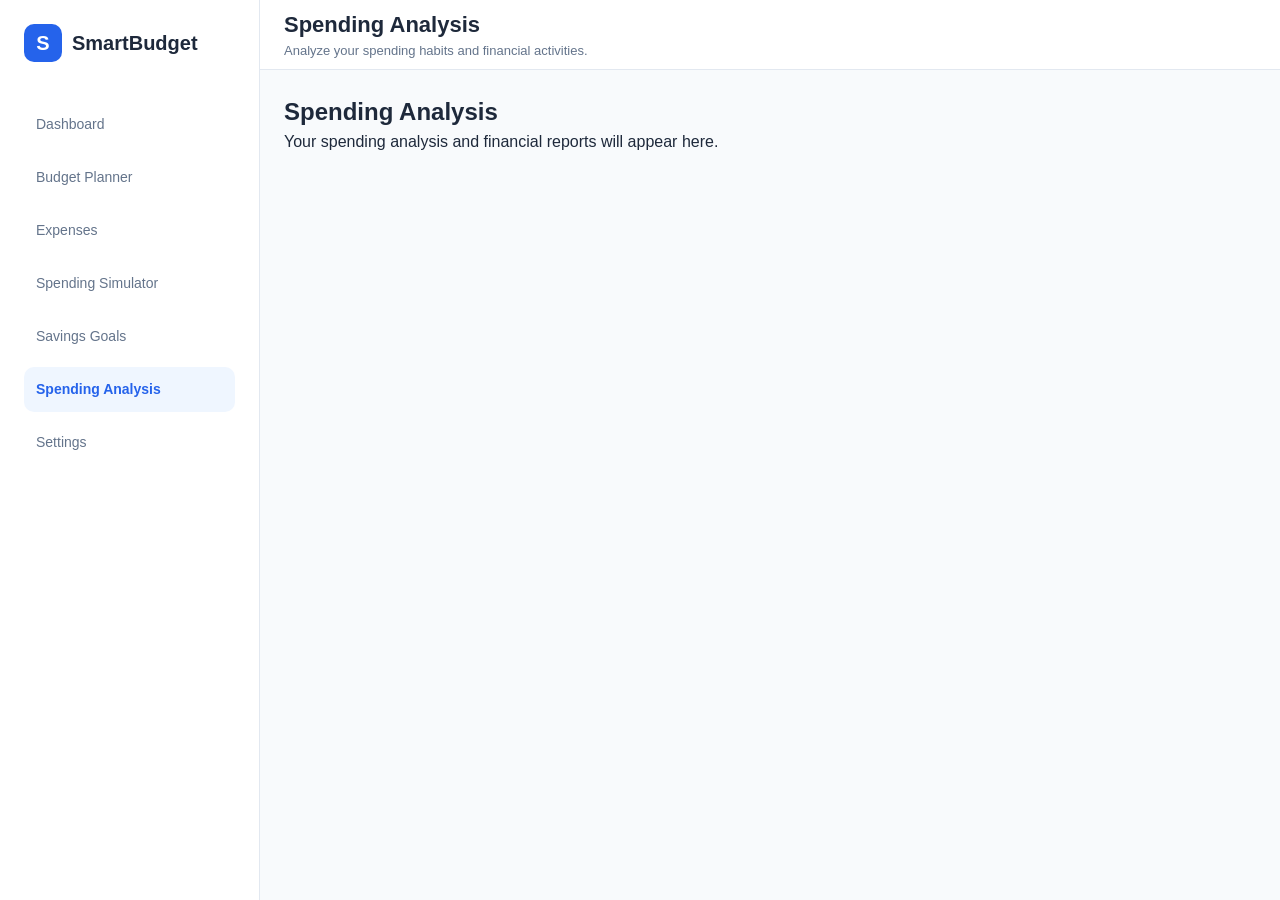
==== pages/analysis.html @ 8d2cf7b5 "feat: add HTML templates for application pages" ====
<!DOCTYPE html>
<html lang="en">
<head>
    <meta charset="UTF-8">
    <meta name="viewport" content="width=device-width, initial-scale=1.0">

    <title>SmartBudget | Spending Analysis</title>

    <link rel="stylesheet" href="../css/reset.css">
    <link rel="stylesheet" href="../css/variables.css">
    <link rel="stylesheet" href="../css/layout.css">
    <link rel="stylesheet" href="../css/components.css">
    <link rel="stylesheet" href="../css/pages.css">
    <link rel="stylesheet" href="../css/responsive.css">
</head>

<body>

    <div class="app-container">

        <aside class="sidebar">

            <div class="sidebar-brand">
                <div class="brand-icon">S</div>
                <h2>SmartBudget</h2>
            </div>

            <nav class="sidebar-nav">
                <a href="../index.html" class="nav-link">Dashboard</a>
                <a href="budget.html" class="nav-link">Budget Planner</a>
                <a href="expenses.html" class="nav-link">Expenses</a>
                <a href="simulator.html" class="nav-link">Spending Simulator</a>
                <a href="savings.html" class="nav-link">Savings Goals</a>
                <a href="analysis.html" class="nav-link active">Spending Analysis</a>
                <a href="settings.html" class="nav-link">Settings</a>
            </nav>

        </aside>

        <div class="main-wrapper">

            <header class="header">
                <div class="header-title">
                    <h1>Spending Analysis</h1>
                    <p>Analyze your spending habits and financial activities.</p>
                </div>
            </header>

            <main class="main-content">
                <h2>Spending Analysis</h2>
                <p>Your spending analysis and financial reports will appear here.</p>
            </main>

        </div>

    </div>

</body>
</html>
---- css/variables.css ----
:root {
    /* Primary Colors */
    --primary-color: #2563eb;
    --primary-hover: #1d4ed8;

    /* Background Colors */
    --background-color: #f8fafc;
    --surface-color: #ffffff;

    /* Text Colors */
    --text-primary: #1e293b;
    --text-secondary: #64748b;

    /* Status Colors */
    --success-color: #16a34a;
    --danger-color: #dc2626;
    --warning-color: #f59e0b;

    /* Borders */
    --border-color: #e2e8f0;

    /* Spacing */
    --spacing-sm: 8px;
    --spacing-md: 16px;
    --spacing-lg: 24px;

    /* Border Radius */
    --radius-sm: 6px;
    --radius-md: 10px;
    --radius-lg: 16px;

    /* Typography */
    --font-family: Arial, sans-serif;
}
---- css/layout.css ----
/* Main application layout */

.app-container {
    display: grid;
    grid-template-columns: 260px 1fr;
    min-height: 100vh;
}

/* Main content wrapper */

.main-wrapper {
    min-width: 0;
    display: flex;
    flex-direction: column;
}

/* Header */

.header {
    height: 70px;
    background-color: var(--surface-color);
    border-bottom: 1px solid var(--border-color);
}

/* Main content */

.main-content {
    flex: 1;
    padding: var(--spacing-lg);
}
---- css/components.css ----
/* Sidebar */

.sidebar {
    background-color: var(--surface-color);
    border-right: 1px solid var(--border-color);
    padding: var(--spacing-lg);
    min-height: 100vh;
}

/* Header */

.header {
    display: flex;
    align-items: center;
    justify-content: space-between;
    padding: 0 var(--spacing-lg);
}

/* Main content */

.main-content {
    background-color: var(--background-color);
}

/* Sidebar branding */

.sidebar-brand {
    display: flex;
    align-items: center;
    gap: 10px;
    margin-bottom: 40px;
}

.brand-icon {
    width: 38px;
    height: 38px;
    background-color: var(--primary-color);
    color: white;
    display: flex;
    align-items: center;
    justify-content: center;
    border-radius: var(--radius-md);
    font-weight: bold;
    font-size: 20px;
}

.sidebar-brand h2 {
    font-size: 20px;
    color: var(--text-primary);
}

/* Navigation */

.sidebar-nav {
    display: flex;
    flex-direction: column;
    gap: 8px;
}

.nav-link {
    padding: 12px;
    border-radius: var(--radius-md);
    color: var(--text-secondary);
    font-size: 14px;
    transition: 0.2s;
}

.nav-link:hover {
    background-color: var(--background-color);
    color: var(--primary-color);
}

.nav-link.active {
    background-color: #eff6ff;
    color: var(--primary-color);
    font-weight: bold;
}

/* Header title */

.header-title h1 {
    font-size: 22px;
    color: var(--text-primary);
}

.header-title p {
    font-size: 13px;
    color: var(--text-secondary);
}

/* Header profile */

.header-profile {
    display: flex;
    align-items: center;
    gap: 12px;
}

.profile-avatar {
    width: 40px;
    height: 40px;
    background-color: #dbeafe;
    color: var(--primary-color);
    border-radius: 50%;
    display: flex;
    align-items: center;
    justify-content: center;
    font-weight: bold;
}

.profile-info h4 {
    font-size: 13px;
    color: var(--text-primary);
}

.profile-info span {
    font-size: 12px;
    color: var(--text-secondary);
}
---- css/pages.css ----
/* Dashboard overview */

.dashboard-overview {
    display: flex;
    flex-direction: column;
    gap: 24px;
}

.welcome-section h2 {
    font-size: 24px;
    margin-bottom: 6px;
}

.welcome-section p {
    color: var(--text-secondary);
    font-size: 14px;
}

/* Summary cards */

.summary-cards {
    display: grid;
    grid-template-columns: repeat(4, 1fr);
    gap: 20px;
}

.summary-card {
    background-color: var(--surface-color);
    padding: 20px;
    border: 1px solid var(--border-color);
    border-radius: var(--radius-lg);
}

.summary-card p {
    color: var(--text-secondary);
    font-size: 13px;
}

.summary-card h2 {
    font-size: 22px;
    margin: 12px 0;
    color: var(--text-primary);
}

.summary-card span {
    font-size: 12px;
    color: var(--text-secondary);
}
---- css/responsive.css ----
/* Tablet screens */

@media (max-width: 1024px) {

    .summary-cards {
        grid-template-columns: repeat(2, 1fr);
    }

}

/* Mobile screens */

@media (max-width: 768px) {

    .app-container {
        grid-template-columns: 1fr;
    }

    .sidebar {
        min-height: auto;
        border-right: none;
        border-bottom: 1px solid var(--border-color);
    }

    .sidebar-nav {
        flex-direction: row;
        flex-wrap: wrap;
    }

    .header {
        min-height: 70px;
        height: auto;
        padding: 15px;
        gap: 12px;
        flex-wrap: wrap;
    }

    .main-content {
        padding: 16px;
    }

    .summary-cards {
        grid-template-columns: 1fr;
    }

}

/* Small mobile screens */

@media (max-width: 480px) {

    .header-profile {
        display: none;
    }

    .summary-card h2 {
        font-size: 19px;
    }

}
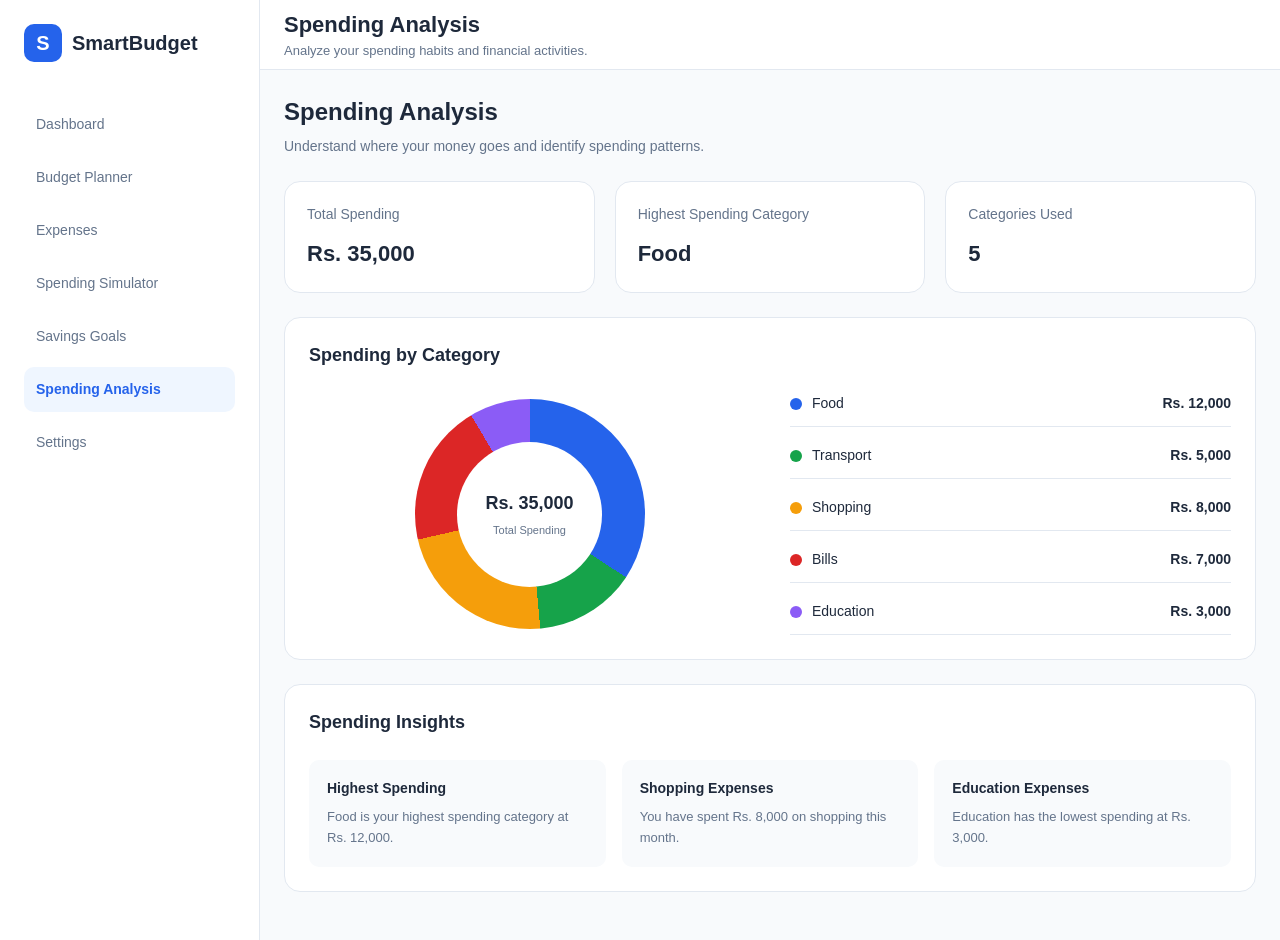
==== commit 7fdafda1: "feat: complete all application page layouts and responsive styling" ====
--- a/pages/analysis.html
+++ b/pages/analysis.html
@@ -1,5 +1,6 @@
 <!DOCTYPE html>
 <html lang="en">
+
 <head>
     <meta charset="UTF-8">
     <meta name="viewport" content="width=device-width, initial-scale=1.0">
@@ -47,8 +48,116 @@
             </header>
 
             <main class="main-content">
-                <h2>Spending Analysis</h2>
-                <p>Your spending analysis and financial reports will appear here.</p>
+                <!-- Page Introduction -->
+                <section class="page-intro">
+                    <h2>Spending Analysis</h2>
+                    <p>Understand where your money goes and identify spending patterns.</p>
+                </section>
+
+                <!-- Analysis Summary -->
+                <section class="analysis-summary">
+                    <div class="analysis-card">
+                        <p>Total Spending</p>
+                        <h3>Rs. 35,000</h3>
+                    </div>
+
+                    <div class="analysis-card">
+                        <p>Highest Spending Category</p>
+                        <h3>Food</h3>
+                    </div>
+
+                    <div class="analysis-card">
+                        <p>Categories Used</p>
+                        <h3>5</h3>
+                    </div>
+                </section>
+
+                <!-- Category Breakdown -->
+                <section class="category-breakdown-section">
+                    <h3>Spending by Category</h3>
+
+                    <div class="analysis-content">
+
+                        <!-- Donut Chart Placeholder -->
+                        <div class="donut-chart-container">
+                            <div class="donut-chart">
+                                <div class="donut-center">
+                                    <strong>Rs. 35,000</strong>
+                                    <span>Total Spending</span>
+                                </div>
+                            </div>
+                        </div>
+
+                        <!-- Category Details -->
+                        <div class="category-details">
+
+                            <div class="analysis-category">
+                                <div class="category-label">
+                                    <span class="category-dot food-dot"></span>
+                                    <span>Food</span>
+                                </div>
+                                <strong>Rs. 12,000</strong>
+                            </div>
+
+                            <div class="analysis-category">
+                                <div class="category-label">
+                                    <span class="category-dot transport-dot"></span>
+                                    <span>Transport</span>
+                                </div>
+                                <strong>Rs. 5,000</strong>
+                            </div>
+
+                            <div class="analysis-category">
+                                <div class="category-label">
+                                    <span class="category-dot shopping-dot"></span>
+                                    <span>Shopping</span>
+                                </div>
+                                <strong>Rs. 8,000</strong>
+                            </div>
+
+                            <div class="analysis-category">
+                                <div class="category-label">
+                                    <span class="category-dot bills-dot"></span>
+                                    <span>Bills</span>
+                                </div>
+                                <strong>Rs. 7,000</strong>
+                            </div>
+
+                            <div class="analysis-category">
+                                <div class="category-label">
+                                    <span class="category-dot education-dot"></span>
+                                    <span>Education</span>
+                                </div>
+                                <strong>Rs. 3,000</strong>
+                            </div>
+
+                        </div>
+                    </div>
+                </section>
+
+                <!-- Spending Insights -->
+                <section class="spending-insights-section">
+                    <h3>Spending Insights</h3>
+
+                    <div class="insight-list">
+
+                        <div class="insight-item">
+                            <h4>Highest Spending</h4>
+                            <p>Food is your highest spending category at Rs. 12,000.</p>
+                        </div>
+
+                        <div class="insight-item">
+                            <h4>Shopping Expenses</h4>
+                            <p>You have spent Rs. 8,000 on shopping this month.</p>
+                        </div>
+
+                        <div class="insight-item">
+                            <h4>Education Expenses</h4>
+                            <p>Education has the lowest spending at Rs. 3,000.</p>
+                        </div>
+
+                    </div>
+                </section>
             </main>
 
         </div>
@@ -56,4 +165,5 @@
     </div>
 
 </body>
+
 </html>
--- a/css/pages.css
+++ b/css/pages.css
@@ -45,4 +45,757 @@
 .summary-card span {
     font-size: 12px;
     color: var(--text-secondary);
+}
+
+/* Budget Planner Introduction */
+
+.page-intro {
+    margin-bottom: 24px;
+}
+
+.page-intro h2 {
+    font-size: 24px;
+    margin-bottom: 6px;
+}
+
+.page-intro p {
+    color: var(--text-secondary);
+    font-size: 14px;
+}
+
+/* Budget Summary Cards */
+
+.budget-summary {
+    display: grid;
+    grid-template-columns: repeat(3, 1fr);
+    gap: 20px;
+    margin-bottom: 24px;
+}
+
+.budget-card {
+    background-color: var(--surface-color);
+    padding: 22px;
+    border: 1px solid var(--border-color);
+    border-radius: var(--radius-lg);
+}
+
+.budget-card p {
+    color: var(--text-secondary);
+    font-size: 14px;
+}
+
+.budget-card h3 {
+    font-size: 23px;
+    margin-top: 12px;
+    color: var(--text-primary);
+}
+
+/* Budget Form */
+
+.budget-form-section,
+.budget-categories {
+    background-color: var(--surface-color);
+    padding: 24px;
+    border: 1px solid var(--border-color);
+    border-radius: var(--radius-lg);
+    margin-bottom: 24px;
+}
+
+.budget-form-section h3,
+.budget-categories h3 {
+    font-size: 18px;
+    margin-bottom: 20px;
+}
+
+.budget-form {
+    display: flex;
+    align-items: end;
+    gap: 16px;
+    flex-wrap: wrap;
+}
+
+.form-group {
+    display: flex;
+    flex-direction: column;
+    gap: 8px;
+    flex: 1;
+}
+
+.form-group label {
+    font-size: 14px;
+    font-weight: 600;
+}
+
+.form-group input {
+    padding: 12px;
+    border: 1px solid var(--border-color);
+    border-radius: var(--radius-md);
+    outline: none;
+    min-width: 0;
+}
+
+.form-group input:focus {
+    border-color: var(--primary-color);
+}
+
+.primary-btn {
+    background-color: var(--primary-color);
+    color: white;
+    border: none;
+    padding: 12px 20px;
+    border-radius: var(--radius-md);
+    cursor: pointer;
+}
+
+.primary-btn:hover {
+    background-color: var(--primary-hover);
+}
+
+/* Category List */
+
+.category-list {
+    display: flex;
+    flex-direction: column;
+}
+
+.category-item {
+    display: flex;
+    justify-content: space-between;
+    align-items: center;
+    padding: 16px 0;
+    border-bottom: 1px solid var(--border-color);
+}
+
+.category-item:last-child {
+    border-bottom: none;
+}
+
+.category-item h4 {
+    font-size: 15px;
+    margin-bottom: 4px;
+}
+
+.category-item p {
+    color: var(--text-secondary);
+    font-size: 12px;
+}
+
+.category-item strong {
+    color: var(--text-primary);
+    font-size: 14px;
+}
+
+/* Expense Summary */
+
+.expense-summary {
+    display: grid;
+    grid-template-columns: repeat(3, 1fr);
+    gap: 20px;
+    margin-bottom: 24px;
+}
+
+.expense-card {
+    background-color: var(--surface-color);
+    padding: 22px;
+    border: 1px solid var(--border-color);
+    border-radius: var(--radius-lg);
+}
+
+.expense-card p {
+    color: var(--text-secondary);
+    font-size: 14px;
+}
+
+.expense-card h3 {
+    font-size: 23px;
+    margin-top: 12px;
+    color: var(--text-primary);
+}
+
+/* Expense Form */
+
+.expense-form-section,
+.expense-list-section {
+    background-color: var(--surface-color);
+    padding: 24px;
+    border: 1px solid var(--border-color);
+    border-radius: var(--radius-lg);
+    margin-bottom: 24px;
+}
+
+.expense-form-section h3,
+.expense-list-section h3 {
+    font-size: 18px;
+    margin-bottom: 20px;
+}
+
+.expense-form {
+    display: grid;
+    grid-template-columns: repeat(2, 1fr);
+    gap: 18px;
+}
+
+.expense-form .primary-btn {
+    width: fit-content;
+}
+
+/* Form Select */
+
+.form-group select {
+    padding: 12px;
+    border: 1px solid var(--border-color);
+    border-radius: var(--radius-md);
+    background-color: white;
+    outline: none;
+}
+
+.form-group select:focus {
+    border-color: var(--primary-color);
+}
+
+/* Expense List Header */
+
+.expense-list-header {
+    display: flex;
+    justify-content: space-between;
+    align-items: center;
+    gap: 16px;
+    flex-wrap: wrap;
+}
+
+.expense-filters {
+    display: flex;
+    gap: 10px;
+}
+
+.expense-filters input,
+.expense-filters select {
+    padding: 10px 12px;
+    border: 1px solid var(--border-color);
+    border-radius: var(--radius-md);
+    min-width: 150px;
+}
+
+/* Expense Table */
+
+.expense-table-wrapper {
+    width: 100%;
+    overflow-x: auto;
+}
+
+.expense-table {
+    width: 100%;
+    border-collapse: collapse;
+    text-align: left;
+}
+
+.expense-table th,
+.expense-table td {
+    padding: 16px 12px;
+    border-bottom: 1px solid var(--border-color);
+    font-size: 14px;
+    white-space: nowrap;
+}
+
+.expense-table th {
+    color: var(--text-secondary);
+    font-weight: 600;
+    background-color: var(--background-color);
+}
+
+.expense-table td:last-child {
+    font-weight: 600;
+}
+
+/* Simulator Summary */
+
+.simulator-summary {
+    display: grid;
+    grid-template-columns: repeat(3, 1fr);
+    gap: 20px;
+    margin-bottom: 24px;
+}
+
+.simulator-card,
+.comparison-card {
+    background-color: var(--surface-color);
+    padding: 22px;
+    border: 1px solid var(--border-color);
+    border-radius: var(--radius-lg);
+}
+
+.simulator-card p,
+.comparison-card p {
+    color: var(--text-secondary);
+    font-size: 14px;
+}
+
+.simulator-card h3,
+.comparison-card h3 {
+    font-size: 22px;
+    margin-top: 12px;
+    color: var(--text-primary);
+}
+
+/* Simulator Form */
+
+.simulator-form-section,
+.simulation-results {
+    background-color: var(--surface-color);
+    padding: 24px;
+    border: 1px solid var(--border-color);
+    border-radius: var(--radius-lg);
+    margin-bottom: 24px;
+}
+
+.simulator-form-section h3,
+.simulation-results h3 {
+    font-size: 18px;
+    margin-bottom: 10px;
+}
+
+.section-description {
+    color: var(--text-secondary);
+    font-size: 13px;
+    margin-bottom: 20px;
+}
+
+.simulator-form {
+    display: grid;
+    grid-template-columns: repeat(2, 1fr);
+    gap: 18px;
+}
+
+.simulator-form .primary-btn {
+    width: fit-content;
+}
+
+/* Simulation Results */
+
+.simulation-comparison {
+    display: grid;
+    grid-template-columns: repeat(3, 1fr);
+    gap: 16px;
+    margin-top: 20px;
+}
+
+.simulation-note {
+    background-color: var(--background-color);
+    color: var(--text-secondary);
+    padding: 14px;
+    border-radius: var(--radius-md);
+    font-size: 13px;
+    margin-top: 20px;
+}
+
+.simulation-actions {
+    display: flex;
+    gap: 12px;
+    margin-top: 20px;
+    flex-wrap: wrap;
+}
+
+.secondary-btn {
+    background-color: var(--surface-color);
+    color: var(--text-primary);
+    border: 1px solid var(--border-color);
+    padding: 12px 20px;
+    border-radius: var(--radius-md);
+    cursor: pointer;
+}
+
+.secondary-btn:hover {
+    background-color: var(--background-color);
+}
+
+/* Savings Summary */
+
+.savings-summary {
+    display: grid;
+    grid-template-columns: repeat(3, 1fr);
+    gap: 20px;
+    margin-bottom: 24px;
+}
+
+.savings-card {
+    background-color: var(--surface-color);
+    padding: 22px;
+    border: 1px solid var(--border-color);
+    border-radius: var(--radius-lg);
+}
+
+.savings-card p {
+    color: var(--text-secondary);
+    font-size: 14px;
+}
+
+.savings-card h3 {
+    font-size: 23px;
+    margin-top: 12px;
+    color: var(--text-primary);
+}
+
+/* Savings Goal Form */
+
+.savings-form-section,
+.active-goals-section {
+    background-color: var(--surface-color);
+    padding: 24px;
+    border: 1px solid var(--border-color);
+    border-radius: var(--radius-lg);
+    margin-bottom: 24px;
+}
+
+.savings-form-section h3,
+.active-goals-section h3 {
+    font-size: 18px;
+    margin-bottom: 20px;
+}
+
+.savings-form {
+    display: grid;
+    grid-template-columns: repeat(2, 1fr);
+    gap: 18px;
+}
+
+.savings-form .primary-btn {
+    width: fit-content;
+}
+
+/* Active Goals */
+
+.goal-list {
+    display: flex;
+    flex-direction: column;
+    gap: 24px;
+}
+
+.goal-item {
+    padding-bottom: 20px;
+    border-bottom: 1px solid var(--border-color);
+}
+
+.goal-item:last-child {
+    border-bottom: none;
+    padding-bottom: 0;
+}
+
+.goal-info {
+    display: flex;
+    justify-content: space-between;
+    align-items: center;
+    margin-bottom: 12px;
+}
+
+.goal-info h4 {
+    font-size: 15px;
+    margin-bottom: 4px;
+}
+
+.goal-info p {
+    font-size: 13px;
+    color: var(--text-secondary);
+}
+
+.goal-info strong {
+    color: var(--primary-color);
+    font-size: 15px;
+}
+
+/* Progress Bar */
+
+.progress-track {
+    width: 100%;
+    height: 10px;
+    background-color: var(--border-color);
+    border-radius: 20px;
+    overflow: hidden;
+}
+
+.progress-fill {
+    height: 100%;
+    background-color: var(--success-color);
+    border-radius: 20px;
+}
+
+.goal-amount {
+    display: flex;
+    justify-content: space-between;
+    gap: 12px;
+    margin-top: 10px;
+    font-size: 12px;
+    color: var(--text-secondary);
+}
+
+/* Analysis Summary */
+
+.analysis-summary {
+    display: grid;
+    grid-template-columns: repeat(3, 1fr);
+    gap: 20px;
+    margin-bottom: 24px;
+}
+
+.analysis-card {
+    background-color: var(--surface-color);
+    padding: 22px;
+    border: 1px solid var(--border-color);
+    border-radius: var(--radius-lg);
+}
+
+.analysis-card p {
+    color: var(--text-secondary);
+    font-size: 14px;
+}
+
+.analysis-card h3 {
+    font-size: 22px;
+    margin-top: 12px;
+    color: var(--text-primary);
+}
+
+/* Category Breakdown */
+
+.category-breakdown-section,
+.spending-insights-section {
+    background-color: var(--surface-color);
+    padding: 24px;
+    border: 1px solid var(--border-color);
+    border-radius: var(--radius-lg);
+    margin-bottom: 24px;
+}
+
+.category-breakdown-section h3,
+.spending-insights-section h3 {
+    font-size: 18px;
+    margin-bottom: 24px;
+}
+
+.analysis-content {
+    display: grid;
+    grid-template-columns: 1fr 1fr;
+    align-items: center;
+    gap: 40px;
+}
+
+/* Donut Chart */
+
+.donut-chart-container {
+    display: flex;
+    justify-content: center;
+    align-items: center;
+}
+
+.donut-chart {
+    width: 230px;
+    height: 230px;
+    border-radius: 50%;
+    background: conic-gradient(
+        #2563eb 0% 34.29%,
+        #16a34a 34.29% 48.58%,
+        #f59e0b 48.58% 71.43%,
+        #dc2626 71.43% 91.43%,
+        #8b5cf6 91.43% 100%
+    );
+    display: flex;
+    justify-content: center;
+    align-items: center;
+}
+
+.donut-center {
+    width: 145px;
+    height: 145px;
+    background-color: var(--surface-color);
+    border-radius: 50%;
+    display: flex;
+    flex-direction: column;
+    justify-content: center;
+    align-items: center;
+    gap: 5px;
+}
+
+.donut-center strong {
+    font-size: 18px;
+    color: var(--text-primary);
+}
+
+.donut-center span {
+    font-size: 11px;
+    color: var(--text-secondary);
+}
+
+/* Category Details */
+
+.category-details {
+    display: flex;
+    flex-direction: column;
+    gap: 18px;
+}
+
+.analysis-category {
+    display: flex;
+    justify-content: space-between;
+    align-items: center;
+    gap: 12px;
+    padding-bottom: 12px;
+    border-bottom: 1px solid var(--border-color);
+}
+
+.category-label {
+    display: flex;
+    align-items: center;
+    gap: 10px;
+    font-size: 14px;
+}
+
+.analysis-category strong {
+    font-size: 14px;
+}
+
+.category-dot {
+    width: 12px;
+    height: 12px;
+    border-radius: 50%;
+}
+
+.food-dot { background-color: #2563eb; }
+.transport-dot { background-color: #16a34a; }
+.shopping-dot { background-color: #f59e0b; }
+.bills-dot { background-color: #dc2626; }
+.education-dot { background-color: #8b5cf6; }
+
+/* Spending Insights */
+
+.insight-list {
+    display: grid;
+    grid-template-columns: repeat(3, 1fr);
+    gap: 16px;
+}
+
+.insight-item {
+    background-color: var(--background-color);
+    padding: 18px;
+    border-radius: var(--radius-md);
+}
+
+.insight-item h4 {
+    font-size: 14px;
+    margin-bottom: 8px;
+}
+
+.insight-item p {
+    color: var(--text-secondary);
+    font-size: 13px;
+    line-height: 1.6;
+}
+
+/* Settings Sections */
+
+.settings-section {
+    background-color: var(--surface-color);
+    padding: 24px;
+    border: 1px solid var(--border-color);
+    border-radius: var(--radius-lg);
+    margin-bottom: 24px;
+}
+
+.settings-section h3 {
+    font-size: 18px;
+    margin-bottom: 20px;
+}
+
+.settings-form {
+    display: grid;
+    grid-template-columns: repeat(2, 1fr);
+    gap: 18px;
+}
+
+.settings-form .primary-btn {
+    width: fit-content;
+}
+
+.settings-section > .form-group {
+    max-width: 400px;
+}
+
+.settings-section .form-group select {
+    width: 100%;
+}
+
+.settings-description {
+    color: var(--text-secondary);
+    font-size: 13px;
+    margin-bottom: 20px;
+}
+
+/* Settings Actions */
+
+.settings-actions {
+    display: flex;
+    flex-direction: column;
+}
+
+.settings-action-item {
+    display: flex;
+    justify-content: space-between;
+    align-items: center;
+    gap: 16px;
+    padding: 18px 0;
+    border-bottom: 1px solid var(--border-color);
+}
+
+.settings-action-item:last-child {
+    border-bottom: none;
+}
+
+.settings-action-item h4 {
+    font-size: 14px;
+    margin-bottom: 5px;
+}
+
+.settings-action-item p {
+    color: var(--text-secondary);
+    font-size: 13px;
+}
+
+.danger-btn {
+    background-color: white;
+    color: var(--danger-color);
+    border: 1px solid var(--danger-color);
+    padding: 12px 20px;
+    border-radius: var(--radius-md);
+    cursor: pointer;
+}
+
+.danger-btn:hover {
+    background-color: #fef2f2;
+}
+
+/* Application Information */
+
+.app-information {
+    display: flex;
+    flex-direction: column;
+}
+
+.app-information div {
+    display: flex;
+    justify-content: space-between;
+    gap: 16px;
+    padding: 14px 0;
+    border-bottom: 1px solid var(--border-color);
+}
+
+.app-information div:last-child {
+    border-bottom: none;
+}
+
+.app-information span {
+    color: var(--text-secondary);
+    font-size: 14px;
+}
+
+.app-information strong {
+    font-size: 14px;
+    text-align: right;
 }
--- a/css/responsive.css
+++ b/css/responsive.css
@@ -57,4 +57,182 @@
         font-size: 19px;
     }
 
+}
+
+@media (max-width: 768px) {
+
+    .budget-summary {
+        grid-template-columns: 1fr;
+    }
+
+    .budget-form {
+        flex-direction: column;
+        align-items: stretch;
+    }
+
+    .form-group {
+        width: 100%;
+    }
+
+    .primary-btn {
+        width: 100%;
+    }
+
+    .budget-form-section,
+    .budget-categories {
+        padding: 18px;
+    }
+
+}
+
+@media (max-width: 768px) {
+
+    .expense-summary {
+        grid-template-columns: 1fr;
+    }
+
+    .expense-form {
+        grid-template-columns: 1fr;
+    }
+
+    .expense-form .primary-btn {
+        width: 100%;
+    }
+
+    .expense-form-section,
+    .expense-list-section {
+        padding: 18px;
+    }
+
+    .expense-filters {
+        width: 100%;
+        flex-direction: column;
+    }
+
+    .expense-filters input,
+    .expense-filters select {
+        width: 100%;
+    }
+
+}
+
+@media (max-width: 768px) {
+
+    .simulator-summary {
+        grid-template-columns: 1fr;
+    }
+
+    .simulator-form {
+        grid-template-columns: 1fr;
+    }
+
+    .simulator-form .primary-btn {
+        width: 100%;
+    }
+
+    .simulation-comparison {
+        grid-template-columns: 1fr;
+    }
+
+    .simulator-form-section,
+    .simulation-results {
+        padding: 18px;
+    }
+
+    .simulation-actions button {
+        width: 100%;
+    }
+
+}
+
+@media (max-width: 768px) {
+
+    .savings-summary {
+        grid-template-columns: 1fr;
+    }
+
+    .savings-form {
+        grid-template-columns: 1fr;
+    }
+
+    .savings-form .primary-btn {
+        width: 100%;
+    }
+
+    .savings-form-section,
+    .active-goals-section {
+        padding: 18px;
+    }
+
+    .goal-amount {
+        flex-direction: column;
+        gap: 5px;
+    }
+
+}
+
+@media (max-width: 768px) {
+
+    .analysis-summary {
+        grid-template-columns: 1fr;
+    }
+
+    .analysis-content {
+        grid-template-columns: 1fr;
+        gap: 28px;
+    }
+
+    .donut-chart {
+        width: 200px;
+        height: 200px;
+    }
+
+    .donut-center {
+        width: 125px;
+        height: 125px;
+    }
+
+    .insight-list {
+        grid-template-columns: 1fr;
+    }
+
+    .category-breakdown-section,
+    .spending-insights-section {
+        padding: 18px;
+    }
+
+}
+
+@media (max-width: 768px) {
+
+    .settings-section {
+        padding: 18px;
+    }
+
+    .settings-form {
+        grid-template-columns: 1fr;
+    }
+
+    .settings-form .primary-btn {
+        width: 100%;
+    }
+
+    .settings-action-item {
+        align-items: flex-start;
+        flex-direction: column;
+    }
+
+    .settings-action-item button {
+        width: 100%;
+    }
+
+    .app-information div {
+        flex-direction: column;
+        gap: 5px;
+    }
+
+    .app-information strong {
+        text-align: left;
+    }
+
 }
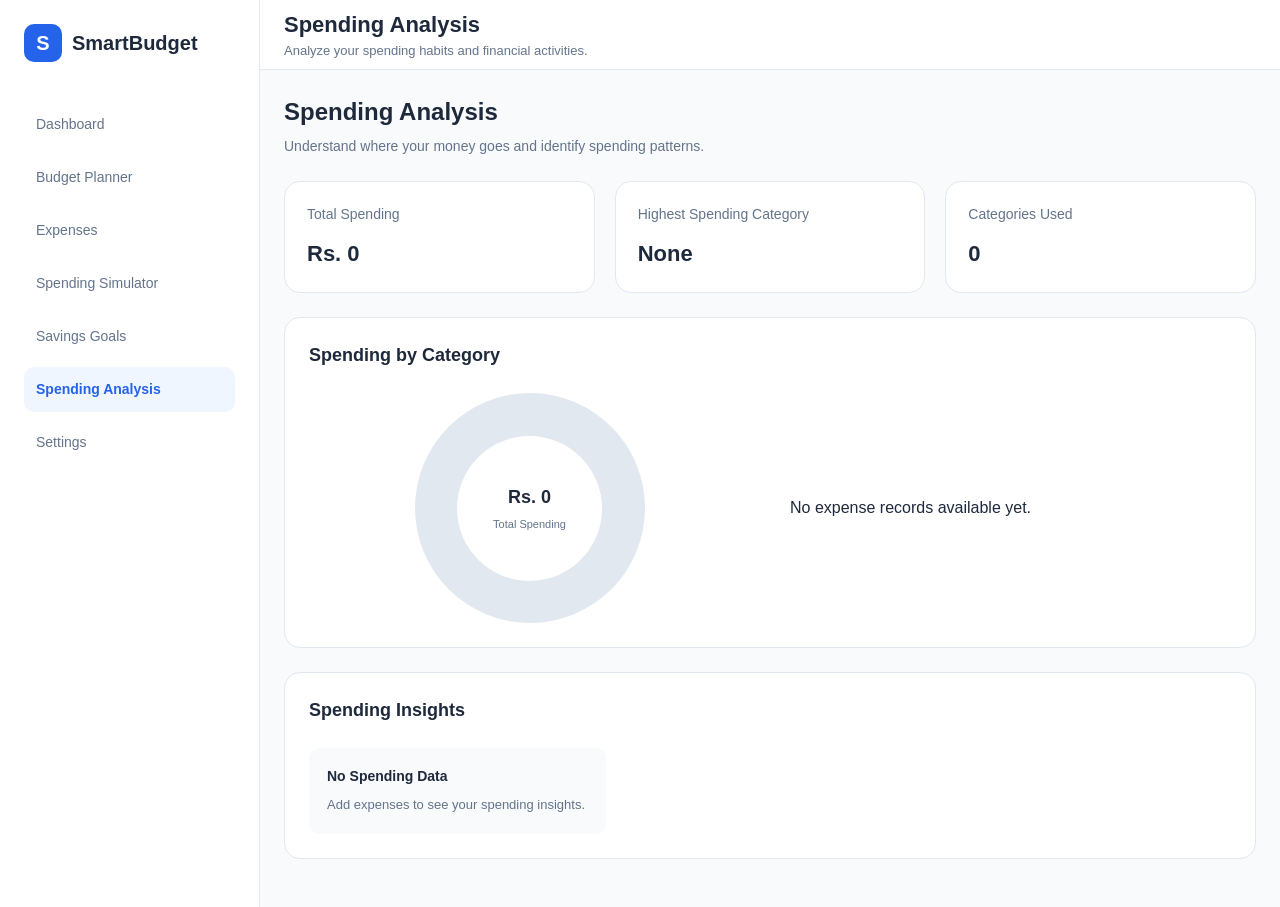
==== commit 4970e712: "Complete Week 2 functional implementation" ====
--- a/pages/analysis.html
+++ b/pages/analysis.html
@@ -48,7 +48,7 @@
             </header>
 
             <main class="main-content">
-                <!-- Page Introduction -->
+
                 <section class="page-intro">
                     <h2>Spending Analysis</h2>
                     <p>Understand where your money goes and identify spending patterns.</p>
@@ -56,114 +56,67 @@
 
                 <!-- Analysis Summary -->
                 <section class="analysis-summary">
+
                     <div class="analysis-card">
                         <p>Total Spending</p>
-                        <h3>Rs. 35,000</h3>
+                        <h3 id="totalSpending">Rs. 0</h3>
                     </div>
 
                     <div class="analysis-card">
                         <p>Highest Spending Category</p>
-                        <h3>Food</h3>
+                        <h3 id="highestCategory">None</h3>
                     </div>
 
                     <div class="analysis-card">
                         <p>Categories Used</p>
-                        <h3>5</h3>
+                        <h3 id="categoriesUsed">0</h3>
                     </div>
+
                 </section>
 
                 <!-- Category Breakdown -->
                 <section class="category-breakdown-section">
+
                     <h3>Spending by Category</h3>
 
                     <div class="analysis-content">
 
-                        <!-- Donut Chart Placeholder -->
                         <div class="donut-chart-container">
-                            <div class="donut-chart">
+                            <div class="donut-chart" id="donutChart">
                                 <div class="donut-center">
-                                    <strong>Rs. 35,000</strong>
+                                    <strong id="chartTotal">Rs. 0</strong>
                                     <span>Total Spending</span>
                                 </div>
                             </div>
                         </div>
 
-                        <!-- Category Details -->
-                        <div class="category-details">
+                        <div class="category-details" id="categoryDetails">
+                            <!-- Category details generated by JavaScript -->
+                        </div>
 
-                            <div class="analysis-category">
-                                <div class="category-label">
-                                    <span class="category-dot food-dot"></span>
-                                    <span>Food</span>
-                                </div>
-                                <strong>Rs. 12,000</strong>
-                            </div>
+                    </div>
 
-                            <div class="analysis-category">
-                                <div class="category-label">
-                                    <span class="category-dot transport-dot"></span>
-                                    <span>Transport</span>
-                                </div>
-                                <strong>Rs. 5,000</strong>
-                            </div>
-
-                            <div class="analysis-category">
-                                <div class="category-label">
-                                    <span class="category-dot shopping-dot"></span>
-                                    <span>Shopping</span>
-                                </div>
-                                <strong>Rs. 8,000</strong>
-                            </div>
-
-                            <div class="analysis-category">
-                                <div class="category-label">
-                                    <span class="category-dot bills-dot"></span>
-                                    <span>Bills</span>
-                                </div>
-                                <strong>Rs. 7,000</strong>
-                            </div>
-
-                            <div class="analysis-category">
-                                <div class="category-label">
-                                    <span class="category-dot education-dot"></span>
-                                    <span>Education</span>
-                                </div>
-                                <strong>Rs. 3,000</strong>
-                            </div>
-
-                        </div>
-                    </div>
                 </section>
 
                 <!-- Spending Insights -->
                 <section class="spending-insights-section">
+
                     <h3>Spending Insights</h3>
 
-                    <div class="insight-list">
+                    <div class="insight-list" id="insightList">
+                        <!-- Insights generated by JavaScript -->
+                    </div>
 
-                        <div class="insight-item">
-                            <h4>Highest Spending</h4>
-                            <p>Food is your highest spending category at Rs. 12,000.</p>
-                        </div>
+                </section>
 
-                        <div class="insight-item">
-                            <h4>Shopping Expenses</h4>
-                            <p>You have spent Rs. 8,000 on shopping this month.</p>
-                        </div>
-
-                        <div class="insight-item">
-                            <h4>Education Expenses</h4>
-                            <p>Education has the lowest spending at Rs. 3,000.</p>
-                        </div>
-
-                    </div>
-                </section>
             </main>
 
         </div>
 
     </div>
 
+    <script type="module" src="../js/pages/analysis.js"></script>
+
 </body>
 
 </html>
--- a/css/components.css
+++ b/css/components.css
@@ -116,4 +116,224 @@
 .profile-info span {
     font-size: 12px;
     color: var(--text-secondary);
-}+}
+
+
+/* ==========================================
+   SMARTBUDGET - SHARED ACTION MODALS
+========================================== */
+
+.sb-modal-overlay {
+    position: fixed;
+    inset: 0;
+    background: rgba(15, 23, 42, 0.5);
+    display: flex;
+    align-items: center;
+    justify-content: center;
+    padding: 20px;
+    z-index: 9999;
+}
+
+.sb-modal {
+    background: var(--surface-color, #ffffff);
+    width: 100%;
+    max-width: 440px;
+    padding: 28px;
+    border-radius: 16px;
+    border: 1px solid var(--border-color, #e2e8f0);
+    box-shadow: 0 20px 50px rgba(0, 0, 0, 0.18);
+    animation: sbModalShow 0.2s ease;
+}
+
+@keyframes sbModalShow {
+    from {
+        opacity: 0;
+        transform: translateY(10px);
+    }
+    to {
+        opacity: 1;
+        transform: translateY(0);
+    }
+}
+
+.sb-modal-header {
+    display: flex;
+    justify-content: space-between;
+    align-items: center;
+    margin-bottom: 22px;
+}
+
+.sb-modal-header h2,
+.sb-modal h2 {
+    color: var(--text-color, #1e293b);
+    font-size: 21px;
+}
+
+.sb-modal-close {
+    border: none;
+    background: transparent;
+    font-size: 28px;
+    cursor: pointer;
+    color: #64748b;
+}
+
+.sb-modal-fields {
+    display: grid;
+    gap: 16px;
+}
+
+.sb-modal-field {
+    display: flex;
+    flex-direction: column;
+    gap: 7px;
+}
+
+.sb-modal-field label {
+    font-weight: 600;
+    font-size: 14px;
+}
+
+.sb-modal-field input,
+.sb-modal-field select {
+    width: 100%;
+    padding: 12px;
+    border: 1px solid var(--border-color, #dbe3ef);
+    border-radius: 9px;
+    font: inherit;
+    background: white;
+    color: #1e293b;
+}
+
+.sb-modal-field input:focus,
+.sb-modal-field select:focus {
+    outline: none;
+    border-color: #2563eb;
+    box-shadow: 0 0 0 3px rgba(37, 99, 235, 0.12);
+}
+
+.sb-modal-actions {
+    display: flex;
+    justify-content: flex-end;
+    gap: 10px;
+    margin-top: 24px;
+}
+
+.sb-btn {
+    border: none;
+    border-radius: 9px;
+    padding: 11px 17px;
+    font-weight: 600;
+    cursor: pointer;
+    transition: 0.2s ease;
+}
+
+.sb-btn-cancel {
+    background: #f1f5f9;
+    color: #334155;
+}
+
+.sb-btn-cancel:hover {
+    background: #e2e8f0;
+}
+
+.sb-btn-primary {
+    background: #2563eb;
+    color: white;
+}
+
+.sb-btn-primary:hover {
+    background: #1d4ed8;
+}
+
+.sb-btn-danger {
+    background: #dc2626;
+    color: white;
+}
+
+.sb-btn-danger:hover {
+    background: #b91c1c;
+}
+
+.sb-delete-icon {
+    width: 48px;
+    height: 48px;
+    display: grid;
+    place-items: center;
+    border-radius: 50%;
+    background: #fee2e2;
+    color: #dc2626;
+    font-size: 25px;
+    font-weight: bold;
+    margin-bottom: 18px;
+}
+
+.sb-delete-message {
+    color: #64748b;
+    line-height: 1.6;
+    margin-top: 12px;
+}
+
+@media (max-width: 480px) {
+    .sb-modal {
+        padding: 22px;
+    }
+
+    .sb-modal-actions {
+        flex-direction: column-reverse;
+    }
+
+    .sb-modal-actions button {
+        width: 100%;
+    }
+}
+
+
+/* ==========================================
+   SHARED EDIT AND DELETE BUTTONS
+========================================== */
+
+.edit-category-btn,
+.delete-category-btn {
+    display: inline-flex;
+    align-items: center;
+    justify-content: center;
+    gap: 6px;
+    padding: 8px 12px;
+    border: none;
+    border-radius: 7px;
+    font-size: 13px;
+    font-weight: 600;
+    cursor: pointer;
+    transition: 0.2s ease;
+    margin-left: 5px;
+}
+
+.edit-category-btn {
+    background: #eff6ff;
+    color: #2563eb;
+}
+
+.edit-category-btn:hover {
+    background: #dbeafe;
+}
+
+.delete-category-btn {
+    background: #fef2f2;
+    color: #dc2626;
+}
+
+.delete-category-btn:hover {
+    background: #fee2e2;
+}
+
+.expense-actions {
+    white-space: nowrap;
+}
+
+@media (max-width: 600px) {
+    .edit-category-btn,
+    .delete-category-btn {
+        padding: 7px 9px;
+        font-size: 12px;
+    }
+}
--- a/css/pages.css
+++ b/css/pages.css
@@ -798,4 +798,28 @@
 .app-information strong {
     font-size: 14px;
     text-align: right;
+}
+
+.category-actions {
+    display: flex;
+    align-items: center;
+    gap: 10px;
+}
+
+.edit-category-btn,
+.delete-category-btn {
+    padding: 7px 12px;
+    border-radius: var(--radius-md);
+    cursor: pointer;
+    background-color: var(--surface-color);
+}
+
+.edit-category-btn {
+    color: var(--primary-color);
+    border: 1px solid var(--primary-color);
+}
+
+.delete-category-btn {
+    color: var(--danger-color);
+    border: 1px solid var(--danger-color);
 }
